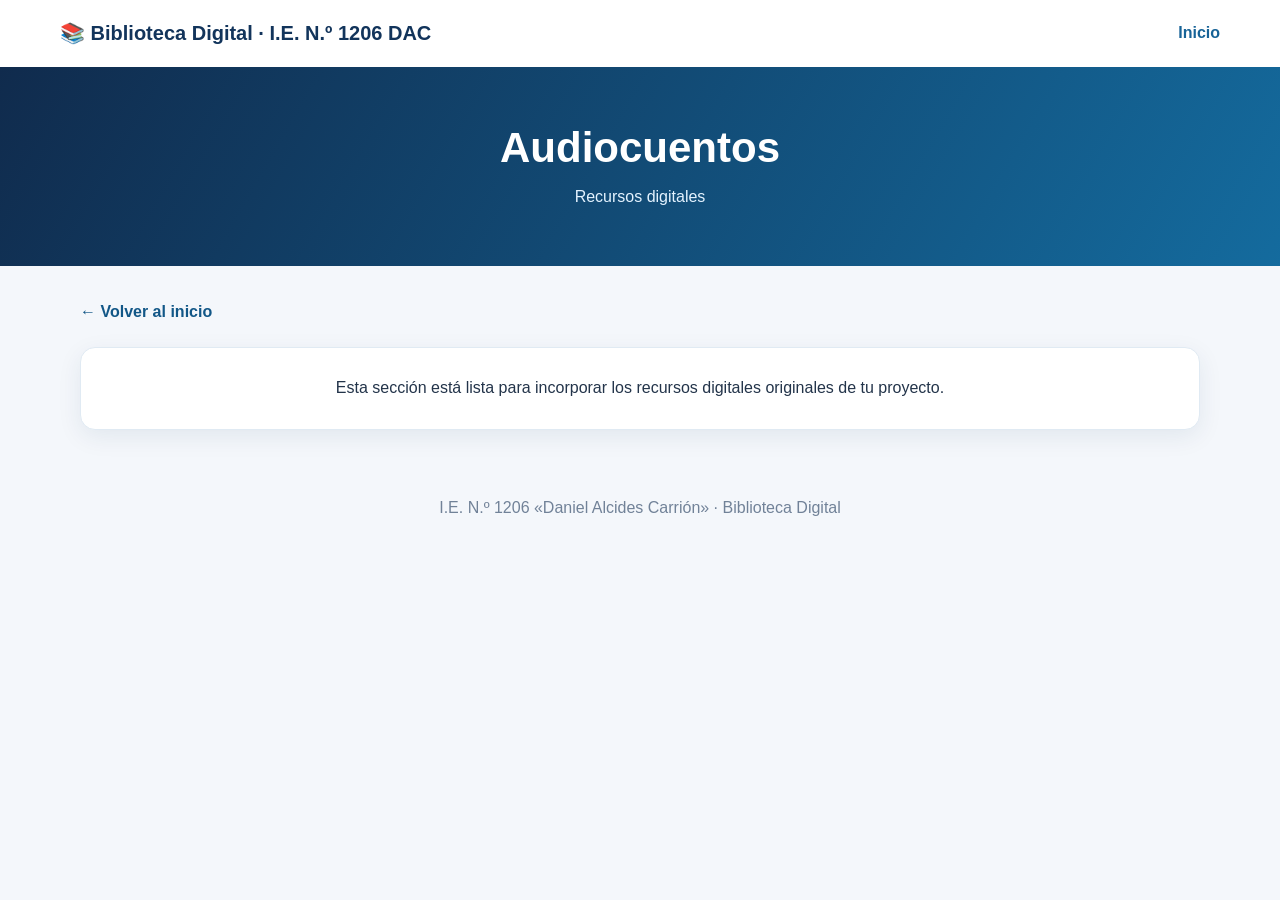
==== audiocuentos.html @ 5e3fcb14 "Add files via upload" ====
<!doctype html><html lang="es"><head><meta charset="utf-8"><meta name="viewport" content="width=device-width,initial-scale=1"><title>Audiocuentos | Biblioteca DAC</title><link rel="stylesheet" href="estilos.css"></head><body><header><strong>📚 Biblioteca Digital · I.E. N.º 1206 DAC</strong><a href="index.html">Inicio</a></header><section class="hero"><h1>Audiocuentos</h1><p>Recursos digitales</p></section><main class="container"><a class="back" href="index.html">← Volver al inicio</a><div class="empty">Esta sección está lista para incorporar los recursos digitales originales de tu proyecto.</div></main><footer>I.E. N.º 1206 «Daniel Alcides Carrión» · Biblioteca Digital</footer></body></html>
---- estilos.css ----
:root {
    --azul: #12345b;
    --azul-2: #176397;
    --celeste: #eaf5fc;
    --fondo: #f4f7fb;
    --texto: #23344a;
    --muted: #62758b;
    --borde: #e0eaf3;
    --sombra: 0 7px 25px rgba(18, 52, 91, .08)
}

* {
    box-sizing: border-box
}

html {
    scroll-behavior: smooth
}

body {
    margin: 0;
    background: var(--fondo);
    color: var(--texto);
    font-family: 'Segoe UI', Arial, sans-serif;
    line-height: 1.55
}

header {
    background: #fff;
    padding: 18px max(20px, calc((100% - 1160px)/2));
    display: flex;
    justify-content: space-between;
    align-items: center;
    gap: 12px;
    flex-wrap: wrap;
    box-shadow: 0 2px 14px #122a4412
}

header a {
    color: var(--azul-2);
    text-decoration: none;
    font-weight: 700;
    transition: color .2s
}

header a:hover {
    color: var(--azul)
}

header strong {
    font-size: 20px;
    color: var(--azul)
}

.hero {
    background: linear-gradient(120deg, #102b4d, #146b9e);
    color: #fff;
    padding: 56px 20px;
    text-align: center
}

.hero h1 {
    font-size: clamp(28px, 5vw, 42px);
    margin: 0 0 12px;
    line-height: 1.2
}

.hero p {
    margin: 0;
    color: #e4f3ff
}

.container {
    max-width: 1160px;
    margin: 34px auto;
    padding: 0 20px
}

.cards {
    display: grid;
    grid-template-columns: repeat(auto-fit, minmax(min(100%, 235px), 1fr));
    gap: 20px
}

.card {
    background: #fff;
    border: 1px solid var(--borde);
    border-radius: 18px;
    padding: 25px;
    box-shadow: var(--sombra);
    text-decoration: none;
    color: var(--texto);
    display: block;
    transition: transform .22s ease, box-shadow .22s ease, border-color .22s ease;
    overflow-wrap: anywhere
}

.card:hover {
    box-shadow: 0 15px 34px #14365620;
    transform: translateY(-4px);
    border-color: #c2dced
}

.card .emoji {
    font-size: 32px;
    display: inline-flex;
    align-items: center;
    justify-content: center;
    width: 64px;
    height: 64px;
    border-radius: 17px;
    background: #eaf5fc;
    color: var(--azul-2)
}

.card .emoji img,
.card .emoji svg {
    width: 36px;
    height: 36px;
    object-fit: contain
}

.card h2 {
    font-size: 20px;
    margin: 16px 0 8px;
    color: var(--azul);
    line-height: 1.3
}

.card p {
    margin: 8px 0;
    color: var(--muted)
}

.muted {
    color: var(--muted)
}

.controls {
    display: flex;
    gap: 12px;
    flex-wrap: wrap;
    margin: 0 0 24px
}

.controls input,
.controls select {
    padding: 12px 14px;
    border: 1px solid #cbd8e5;
    border-radius: 10px;
    font: inherit;
    min-width: 0;
    flex: 1 1 180px;
    background: #fff;
    color: var(--texto);
    transition: border-color .2s, box-shadow .2s
}

.controls input:focus,
.controls select:focus {
    outline: none;
    border-color: var(--azul-2);
    box-shadow: 0 0 0 3px #1763971b
}

.book-grid {
    display: grid;
    grid-template-columns: repeat(auto-fill, minmax(min(100%, 210px), 1fr));
    gap: 20px
}

.book {
    background: #fff;
    border: 1px solid var(--borde);
    border-radius: 16px;
    overflow: hidden;
    box-shadow: var(--sombra);
    transition: transform .2s, box-shadow .2s
}

.book:hover {
    transform: translateY(-3px);
    box-shadow: 0 13px 28px #1436561b
}

.cover {
    height: 240px;
    background: linear-gradient(140deg, #e5f1fa, #f5f9fd);
    display: flex;
    align-items: center;
    justify-content: center;
    font-size: 55px;
    color: #416d94;
    padding: 12px
}

.cover img {
    height: 100%;
    width: 100%;
    object-fit: contain;
    display: block
}

.book .body {
    padding: 18px
}

.book h3 {
    font-size: 17px;
    margin: 0 0 10px;
    line-height: 1.35;
    color: var(--azul);
    overflow-wrap: anywhere
}

.book p {
    font-size: 14px;
    margin: 6px 0;
    color: #52677d
}

.pill {
    display: inline-block;
    background: #e5f3ff;
    color: #125787;
    border-radius: 99px;
    padding: 6px 11px;
    font-size: 13px;
    font-weight: 650;
    margin-top: 10px
}

.empty {
    background: #fff;
    border: 1px solid var(--borde);
    border-radius: 15px;
    padding: 28px;
    text-align: center;
    box-shadow: var(--sombra)
}

.back {
    display: inline-flex;
    align-items: center;
    gap: 6px;
    margin-bottom: 22px;
    text-decoration: none;
    color: #125787;
    font-weight: 700
}

.back:hover {
    text-decoration: underline
}

footer {
    text-align: center;
    padding: 32px 20px;
    color: #718298
}

a:focus-visible,
button:focus-visible {
    outline: 3px solid #62b2e8;
    outline-offset: 3px
}

@media(max-width:600px) {
    header {
        padding: 16px 20px
    }

    .hero {
        padding: 40px 18px
    }

    .container {
        margin: 24px auto;
        padding: 0 16px
    }

    .cards,
    .book-grid {
        gap: 14px
    }

    .card {
        padding: 20px
    }

    .cover {
        height: 220px
    }
}

@media(prefers-reduced-motion:reduce) {
    html {
        scroll-behavior: auto
    }

    *,
    *::before,
    *::after {
        transition: none !important;
        animation: none !important
    }
}

/* Íconos de áreas curriculares */
.icono-area {
    display: flex;
    width: 76px;
    height: 76px;
    align-items: center;
    justify-content: center;
    margin-bottom: 20px;
    border-radius: 20px;
    border: 1px solid #d8e9f6;
    background: linear-gradient(145deg, #e6f2fc, #f3f8fd);
    color: #155b91;
    transition: transform .25s ease, background .25s ease, color .25s ease;
}

.card:hover .icono-area {
    transform: scale(1.08);
    background: #155b91;
    color: white;
}

.card h2 {
    overflow-wrap: anywhere;
}

.card:focus-visible {
    outline: 3px solid #2884c4;
    outline-offset: 3px;
}

.portada-vacia {
    font-size: 14px;
    font-weight: 700;
    color: #54718c;
}

/* ÍCONOS DE ÁREAS CURRICULARES */

.icono-area {
    width: 76px;
    height: 76px;
    display: flex;
    align-items: center;
    justify-content: center;
    background: linear-gradient(145deg, #e6f2fc, #f3f8fd);
    color: #155b91;
    border: 1px solid #d8e9f6;
    border-radius: 20px;
    margin-bottom: 20px;
    transition: transform .25s ease,
                background .25s ease,
                color .25s ease;
}

.card:hover .icono-area {
    transform: scale(1.08);
    background: #155b91;
    color: white;
}

/* PORTADA GENÉRICA */

.portada-generica {
    width: 100%;
    height: 100%;
    display: flex;
    flex-direction: column;
    align-items: center;
    justify-content: center;
    gap: 14px;
    background: linear-gradient(145deg, #e3f1fc, #f5f9fd);
    color: #155b91;
}

.portada-generica svg {
    width: 65px;
    height: 65px;
}

.portada-generica span {
    font-size: 12px;
    font-weight: 700;
    letter-spacing: 1px;
    text-align: center;
    text-transform: uppercase;
}

/* TARJETAS CON IMÁGENES 3D */

.tarjeta-area {
    padding: 0;
    overflow: hidden;
    border: 1px solid #e4edf6;
    border-radius: 18px;
    transition: transform .25s ease,
                box-shadow .25s ease;
}

.tarjeta-area:hover {
    transform: translateY(-5px);
    box-shadow: 0 12px 30px #14365625;
}

.imagen-area {
    height: 190px;
    background: linear-gradient(145deg, #edf6fd, #ffffff);
    display: flex;
    align-items: center;
    justify-content: center;
    overflow: hidden;
}

.imagen-area img {
    width: 100%;
    height: 100%;
    object-fit: contain;
    transition: transform .3s ease;
}

.tarjeta-area:hover .imagen-area img {
    transform: scale(1.05);
}

.contenido-area {
    padding: 20px;
    text-align: center;
}

.contenido-area h2 {
    margin: 0 0 12px;
    color: #12345b;
    font-size: 19px;
}

.contenido-area .muted {
    margin: 0;
    font-size: 14px;
    line-height: 1.5;
}

@media (max-width: 600px) {
    .imagen-area {
        height: 175px;
    }
}
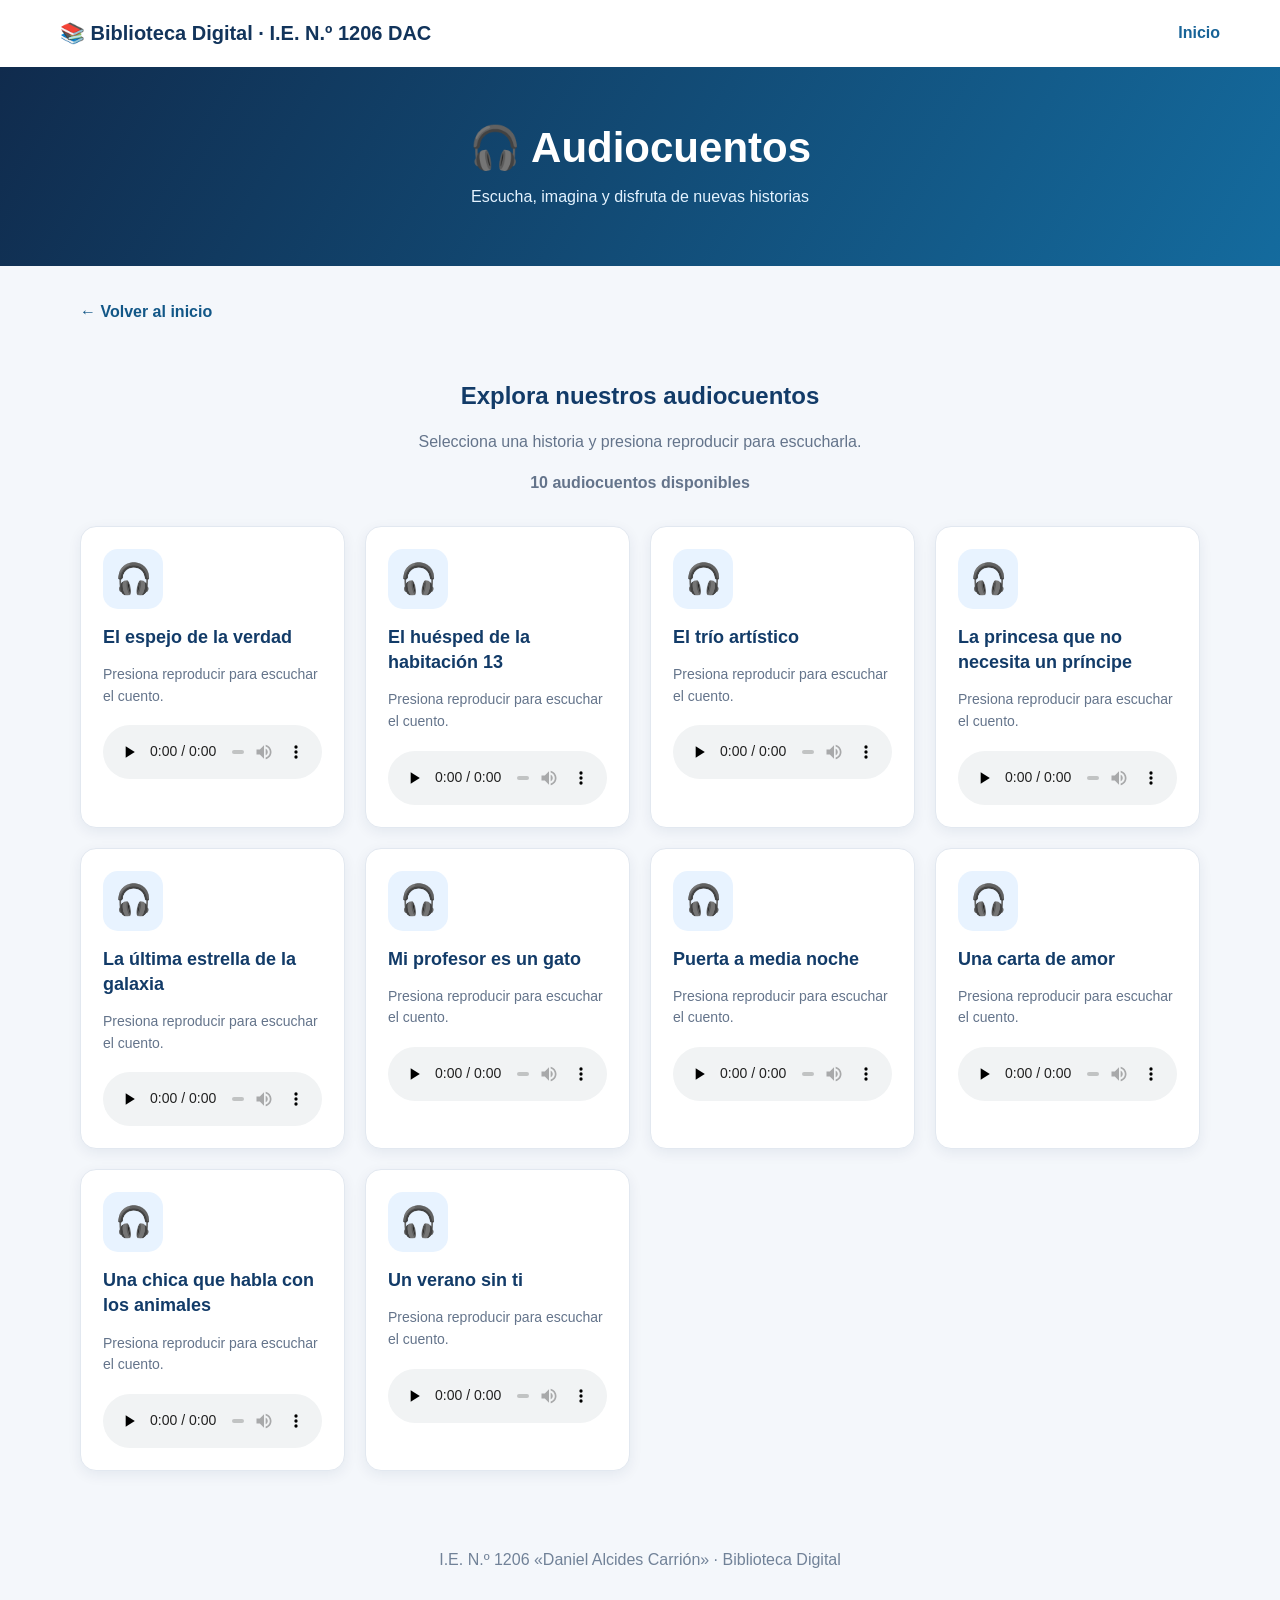
==== commit c4b7f060: "Update audiocuentos.html" ====
--- a/audiocuentos.html
+++ b/audiocuentos.html
@@ -1 +1,211 @@
-<!doctype html><html lang="es"><head><meta charset="utf-8"><meta name="viewport" content="width=device-width,initial-scale=1"><title>Audiocuentos | Biblioteca DAC</title><link rel="stylesheet" href="estilos.css"></head><body><header><strong>📚 Biblioteca Digital · I.E. N.º 1206 DAC</strong><a href="index.html">Inicio</a></header><section class="hero"><h1>Audiocuentos</h1><p>Recursos digitales</p></section><main class="container"><a class="back" href="index.html">← Volver al inicio</a><div class="empty">Esta sección está lista para incorporar los recursos digitales originales de tu proyecto.</div></main><footer>I.E. N.º 1206 «Daniel Alcides Carrión» · Biblioteca Digital</footer></body></html>+<!doctype html>
+<html lang="es">
+<head>
+    <meta charset="utf-8">
+    <meta name="viewport" content="width=device-width, initial-scale=1">
+    <title>Audiocuentos | Biblioteca DAC</title>
+    <link rel="stylesheet" href="estilos.css">
+
+    <style>
+        .audio-intro {
+            text-align: center;
+            margin: 30px 0;
+        }
+
+        .audio-intro h2 {
+            color: #123b68;
+            margin-bottom: 10px;
+        }
+
+        .audio-intro p {
+            color: #64748b;
+        }
+
+        .audio-grid {
+            display: grid;
+            grid-template-columns: repeat(
+                auto-fit, minmax(260px, 1fr)
+            );
+            gap: 20px;
+            margin: 25px 0 45px;
+        }
+
+        .audio-card {
+            background: white;
+            border: 1px solid #e2e8f0;
+            border-radius: 16px;
+            padding: 22px;
+            box-shadow: 0 4px 14px rgba(0,40,90,.07);
+            transition: .2s;
+        }
+
+        .audio-card:hover {
+            transform: translateY(-3px);
+            box-shadow: 0 8px 20px rgba(0,40,90,.12);
+        }
+
+        .audio-icon {
+            width: 60px;
+            height: 60px;
+            background: #e8f3ff;
+            border-radius: 15px;
+            display: grid;
+            place-items: center;
+            font-size: 30px;
+            margin-bottom: 16px;
+        }
+
+        .audio-card h2 {
+            color: #123b68;
+            font-size: 18px;
+            margin-bottom: 10px;
+            line-height: 1.4;
+        }
+
+        .audio-card p {
+            color: #64748b;
+            font-size: 14px;
+            margin-bottom: 18px;
+        }
+
+        .audio-card audio {
+            width: 100%;
+            display: block;
+        }
+
+        .audio-count {
+            color: #174b80;
+            font-weight: bold;
+        }
+    </style>
+</head>
+
+<body>
+
+<header>
+    <strong>📚 Biblioteca Digital · I.E. N.º 1206 DAC</strong>
+    <a href="index.html">Inicio</a>
+</header>
+
+<section class="hero">
+    <h1>🎧 Audiocuentos</h1>
+    <p>Escucha, imagina y disfruta de nuevas historias</p>
+</section>
+
+<main class="container">
+
+    <a class="back" href="index.html">
+        ← Volver al inicio
+    </a>
+
+    <div class="audio-intro">
+        <h2>Explora nuestros audiocuentos</h2>
+        <p>
+            Selecciona una historia y presiona
+            reproducir para escucharla.
+        </p>
+        <p class="audio-count" id="contador"></p>
+    </div>
+
+    <div class="audio-grid" id="lista-audios"></div>
+
+</main>
+
+<footer>
+    I.E. N.º 1206 «Daniel Alcides Carrión» · Biblioteca Digital
+</footer>
+
+<script>
+async function cargarAudiocuentos() {
+
+    const contenedor =
+        document.getElementById("lista-audios");
+
+    const contador =
+        document.getElementById("contador");
+
+    try {
+        const respuesta =
+            await fetch("datos/audiocuentos.json");
+
+        if (!respuesta.ok) {
+            throw new Error("No se pudo cargar el catálogo");
+        }
+
+        const cuentos = await respuesta.json();
+
+        if (!Array.isArray(cuentos)) {
+            throw new Error("Formato JSON incorrecto");
+        }
+
+        contador.textContent =
+            cuentos.length + " audiocuentos disponibles";
+
+        if (cuentos.length === 0) {
+            contenedor.textContent =
+                "Todavía no hay audiocuentos disponibles.";
+            return;
+        }
+
+        cuentos.forEach(cuento => {
+
+            const tarjeta =
+                document.createElement("article");
+            tarjeta.className = "audio-card";
+
+            const icono =
+                document.createElement("div");
+            icono.className = "audio-icon";
+            icono.textContent = "🎧";
+
+            const titulo =
+                document.createElement("h2");
+            titulo.textContent = cuento.titulo;
+
+            const descripcion =
+                document.createElement("p");
+            descripcion.textContent =
+                "Presiona reproducir para escuchar el cuento.";
+
+            const reproductor =
+                document.createElement("audio");
+            reproductor.controls = true;
+            reproductor.preload = "none";
+            reproductor.src = cuento.audio;
+
+            tarjeta.append(
+                icono,
+                titulo,
+                descripcion,
+                reproductor
+            );
+
+            contenedor.appendChild(tarjeta);
+        });
+
+        // Solo un audiocuento sonará a la vez
+        const reproductores =
+            document.querySelectorAll(".audio-card audio");
+
+        reproductores.forEach(audio => {
+            audio.addEventListener("play", () => {
+                reproductores.forEach(otro => {
+                    if (otro !== audio) {
+                        otro.pause();
+                    }
+                });
+            });
+        });
+
+    } catch (error) {
+        console.error(error);
+        contenedor.textContent =
+            "No se pudieron cargar los audiocuentos.";
+    }
+}
+
+cargarAudiocuentos();
+</script>
+
+</body>
+</html>
